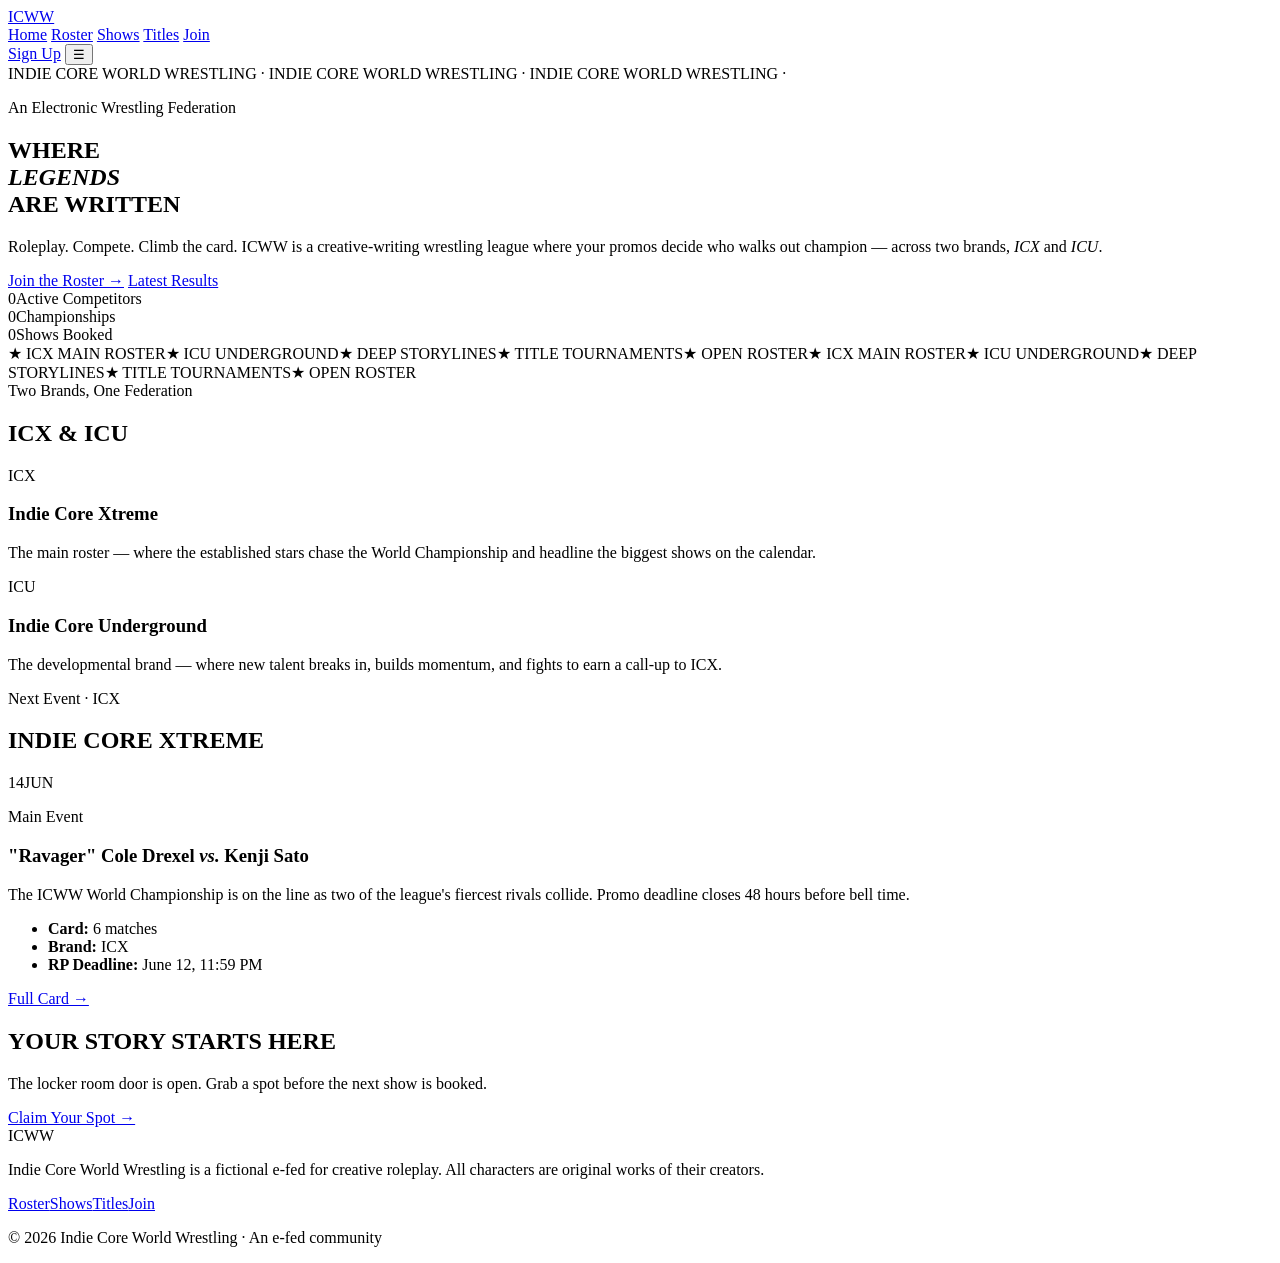
==== index.html @ 569d4c27 "Add files via upload" ====
<!DOCTYPE html>
<html lang="en">
<head>
<meta charset="UTF-8">
<meta name="viewport" content="width=device-width, initial-scale=1.0">
<title>INDIE CORE WORLD WRESTLING — Home</title>
<link rel="preconnect" href="https://fonts.googleapis.com">
<link rel="preconnect" href="https://fonts.gstatic.com" crossorigin>
<link href="https://fonts.googleapis.com/css2?family=Anton&family=Oswald:wght@300;400;500;600;700&family=Barlow+Condensed:wght@400;500;600&display=swap" rel="stylesheet">
<link rel="stylesheet" href="styles.css">
</head>
<body>
<div class="grain"></div>

<!-- NAV -->
<header class="nav">
  <a href="index.html" class="logo">IC<span>WW</span></a>
  <nav class="nav-links">
    <a href="index.html" class="active">Home</a>
    <a href="roster.html">Roster</a>
    <a href="shows.html">Shows</a>
    <a href="titles.html">Titles</a>
    <a href="join.html">Join</a>
  </nav>
  <a href="join.html" class="nav-cta">Sign Up</a>
  <button class="burger" aria-label="Menu" onclick="document.querySelector('.nav-links').classList.toggle('open')">&#9776;</button>
</header>

<!-- HERO -->
<section class="hero">
  <div class="hero-bg"></div>
  <div class="hero-stripe">INDIE CORE WORLD WRESTLING &middot; INDIE CORE WORLD WRESTLING &middot; INDIE CORE WORLD WRESTLING &middot; </div>
  <div class="hero-inner">
    <p class="kicker">An Electronic Wrestling Federation</p>
    <h1 class="hero-title">WHERE<br><em>LEGENDS</em><br>ARE WRITTEN</h1>
    <p class="hero-sub">Roleplay. Compete. Climb the card. ICWW is a creative-writing wrestling league where your promos decide who walks out champion &mdash; across two brands, <em>ICX</em> and <em>ICU</em>.</p>
    <div class="hero-btns">
      <a href="join.html" class="btn btn-primary">Join the Roster &rarr;</a>
      <a href="shows.html" class="btn btn-ghost">Latest Results</a>
    </div>
  </div>
  <div class="hero-stats">
    <div class="stat"><span class="num" data-target="42">0</span><span class="lbl">Active Competitors</span></div>
    <div class="stat"><span class="num" data-target="6">0</span><span class="lbl">Championships</span></div>
    <div class="stat"><span class="num" data-target="128">0</span><span class="lbl">Shows Booked</span></div>
  </div>
</section>

<!-- MARQUEE -->
<div class="marquee">
  <div class="marquee-track">
    <span>&#9733; ICX MAIN ROSTER</span><span>&#9733; ICU UNDERGROUND</span><span>&#9733; DEEP STORYLINES</span><span>&#9733; TITLE TOURNAMENTS</span><span>&#9733; OPEN ROSTER</span><span>&#9733; ICX MAIN ROSTER</span><span>&#9733; ICU UNDERGROUND</span><span>&#9733; DEEP STORYLINES</span><span>&#9733; TITLE TOURNAMENTS</span><span>&#9733; OPEN ROSTER</span>
  </div>
</div>

<!-- BRANDS -->
<section class="features">
  <div class="section-head center">
    <span class="eyebrow">Two Brands, One Federation</span>
    <h2>ICX <span>&amp;</span> ICU</h2>
  </div>
  <div class="feature-grid">
    <div class="feature">
      <div class="f-num">ICX</div>
      <h3>Indie Core Xtreme</h3>
      <p>The main roster &mdash; where the established stars chase the World Championship and headline the biggest shows on the calendar.</p>
    </div>
    <div class="feature">
      <div class="f-num">ICU</div>
      <h3>Indie Core Underground</h3>
      <p>The developmental brand &mdash; where new talent breaks in, builds momentum, and fights to earn a call-up to ICX.</p>
    </div>
  </div>
</section>

<!-- NEXT SHOW -->
<section class="next-show">
  <div class="section-head">
    <span class="eyebrow">Next Event &middot; ICX</span>
    <h2>INDIE CORE <span>XTREME</span></h2>
  </div>
  <div class="show-card-feature">
    <div class="show-poster">
      <div class="poster-date"><span class="d">14</span><span class="m">JUN</span></div>
      <div class="poster-glow"></div>
    </div>
    <div class="show-info">
      <p class="show-tag">Main Event</p>
      <h3>"Ravager" Cole Drexel <em>vs.</em> Kenji Sato</h3>
      <p class="show-desc">The ICWW World Championship is on the line as two of the league's fiercest rivals collide. Promo deadline closes 48 hours before bell time.</p>
      <ul class="show-meta">
        <li><strong>Card:</strong> 6 matches</li>
        <li><strong>Brand:</strong> ICX</li>
        <li><strong>RP Deadline:</strong> June 12, 11:59 PM</li>
      </ul>
      <a href="shows.html" class="btn btn-primary btn-sm">Full Card &rarr;</a>
    </div>
  </div>
</section>

<!-- CTA -->
<section class="cta">
  <div class="cta-inner">
    <h2>YOUR STORY STARTS <span>HERE</span></h2>
    <p>The locker room door is open. Grab a spot before the next show is booked.</p>
    <a href="join.html" class="btn btn-primary">Claim Your Spot &rarr;</a>
  </div>
</section>

<footer class="footer">
  <div class="footer-logo">IC<span>WW</span></div>
  <p>Indie Core World Wrestling is a fictional e-fed for creative roleplay. All characters are original works of their creators.</p>
  <div class="footer-links">
    <a href="roster.html">Roster</a><a href="shows.html">Shows</a><a href="titles.html">Titles</a><a href="join.html">Join</a>
  </div>
  <p class="copyright">&copy; 2026 Indie Core World Wrestling &middot; An e-fed community</p>
</footer>

<script src="script.js"></script>
</body>
</html>
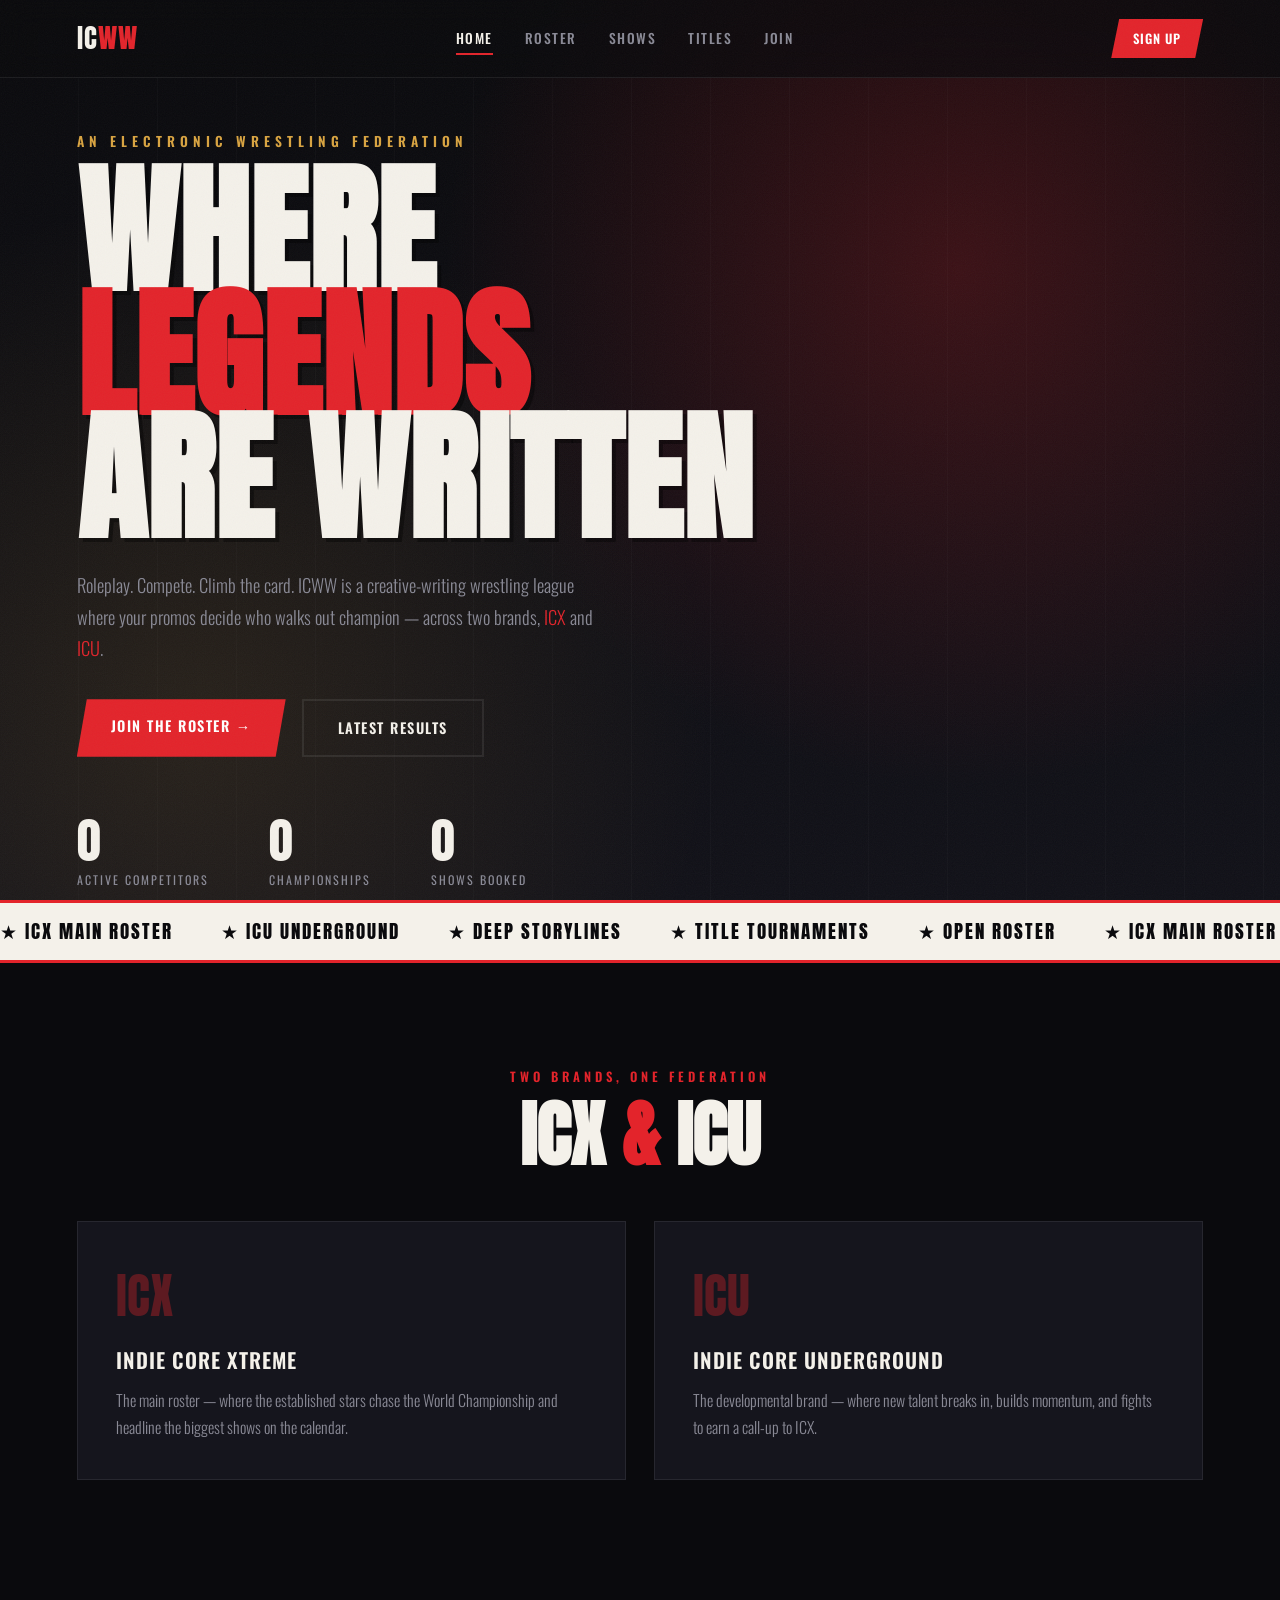
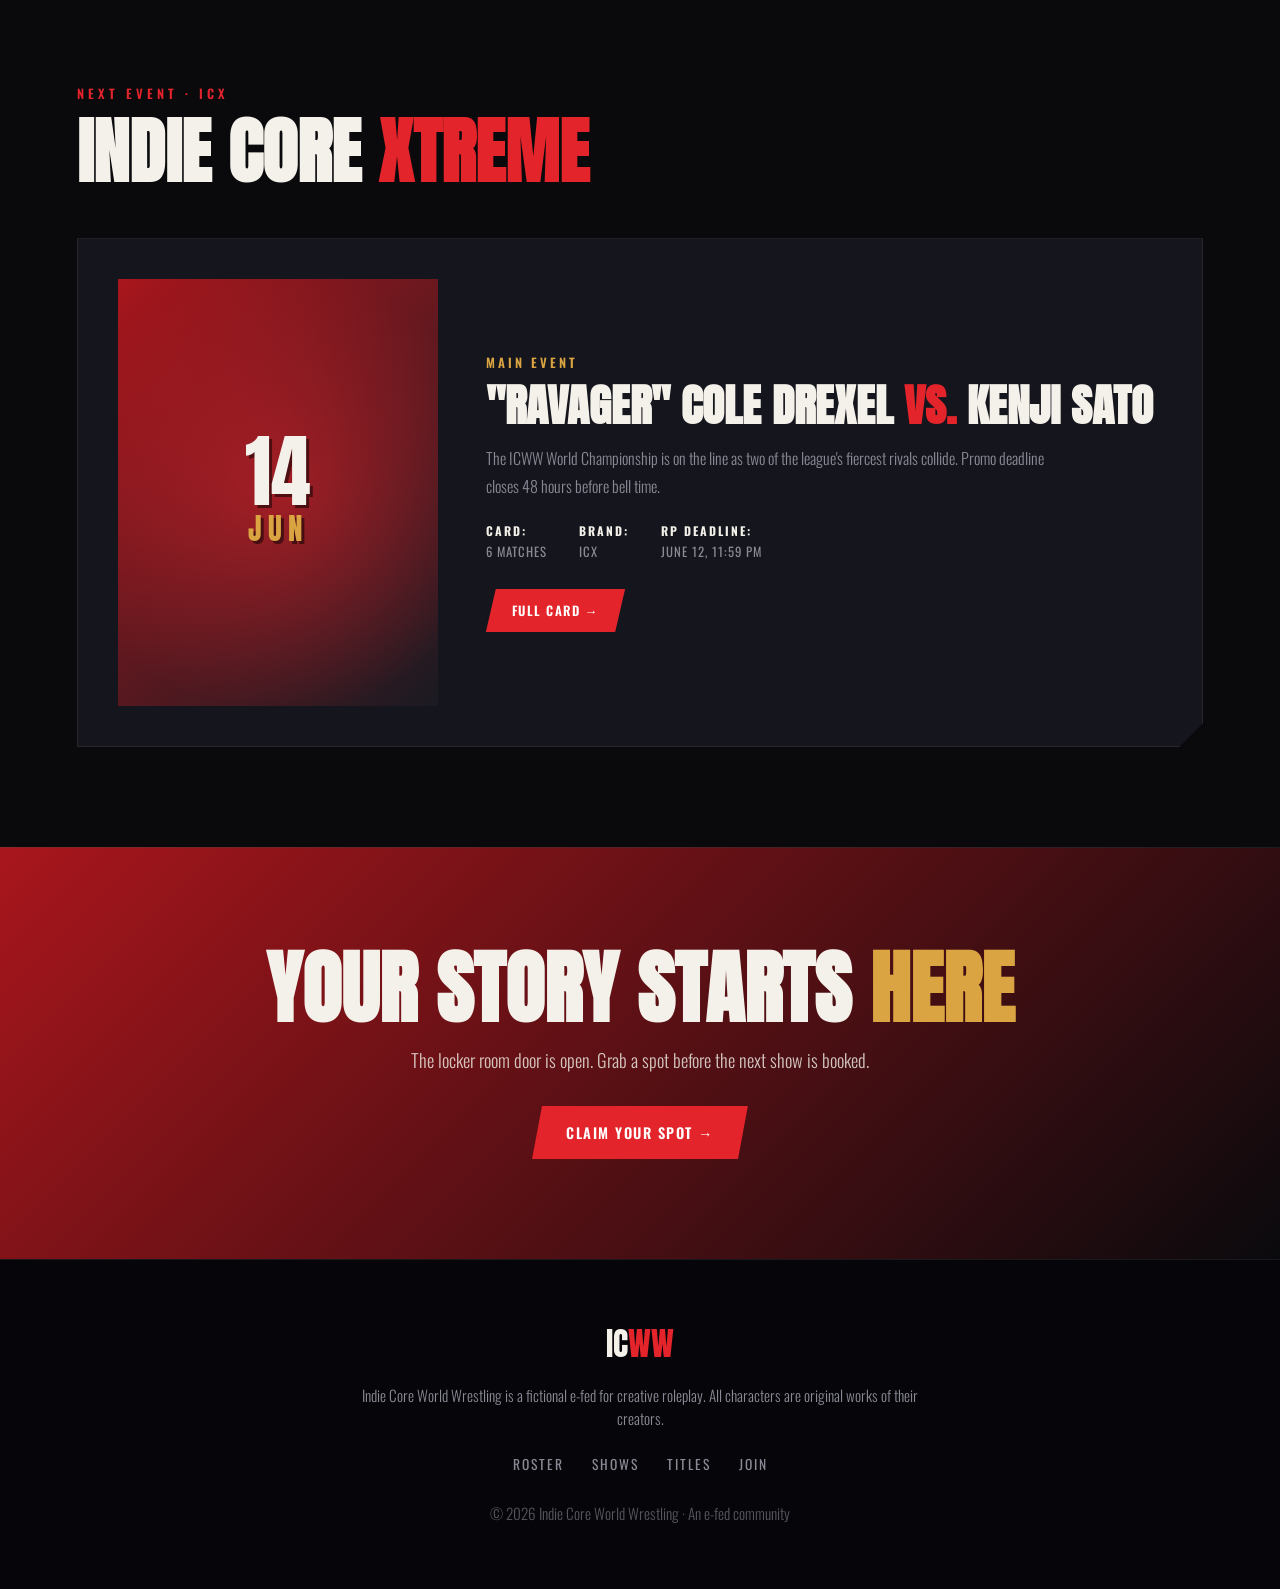
==== commit 42ab0e2f: "Update index.html" ====
--- a/index.html
+++ b/index.html
@@ -29,7 +29,6 @@
 <!-- HERO -->
 <section class="hero">
   <div class="hero-bg"></div>
-  <div class="hero-stripe">INDIE CORE WORLD WRESTLING &middot; INDIE CORE WORLD WRESTLING &middot; INDIE CORE WORLD WRESTLING &middot; </div>
   <div class="hero-inner">
     <p class="kicker">An Electronic Wrestling Federation</p>
     <h1 class="hero-title">WHERE<br><em>LEGENDS</em><br>ARE WRITTEN</h1>
--- a/styles.css
+++ b/styles.css
@@ -0,0 +1,250 @@
+:root{
+  --bg:#0a0a0d;
+  --bg2:#111118;
+  --ink:#f4f1ea;
+  --muted:#8a8a96;
+  --red:#e3242b;
+  --red-dk:#a8161c;
+  --gold:#d9a441;
+  --line:rgba(255,255,255,.08);
+  --card:#15151d;
+}
+*{margin:0;padding:0;box-sizing:border-box}
+html{scroll-behavior:smooth}
+body{
+  background:var(--bg);
+  color:var(--ink);
+  font-family:'Oswald',sans-serif;
+  overflow-x:hidden;
+  line-height:1.5;
+}
+a{color:inherit;text-decoration:none}
+em{font-style:normal;color:var(--red)}
+
+/* grain texture */
+.grain{
+  position:fixed;inset:0;z-index:9999;pointer-events:none;opacity:.04;
+  background-image:url("data:image/svg+xml,%3Csvg xmlns='http://www.w3.org/2000/svg' width='200' height='200'%3E%3Cfilter id='n'%3E%3CfeTurbulence type='fractalNoise' baseFrequency='.9' numOctaves='4'/%3E%3C/filter%3E%3Crect width='100%25' height='100%25' filter='url(%23n)'/%3E%3C/svg%3E");
+}
+
+/* NAV */
+.nav{
+  position:fixed;top:0;left:0;right:0;z-index:100;
+  display:flex;align-items:center;justify-content:space-between;
+  padding:18px 6vw;
+  background:rgba(10,10,13,.7);backdrop-filter:blur(14px);
+  border-bottom:1px solid var(--line);
+}
+.logo{font-family:'Anton',sans-serif;font-size:1.7rem;letter-spacing:1px}
+.logo span{color:var(--red)}
+.nav-links{display:flex;gap:32px;text-transform:uppercase;font-weight:500;letter-spacing:1.5px;font-size:.85rem}
+.nav-links a{color:var(--muted);transition:color .2s;position:relative;padding:4px 0}
+.nav-links a:hover,.nav-links a.active{color:var(--ink)}
+.nav-links a.active::after{content:"";position:absolute;left:0;bottom:-2px;width:100%;height:2px;background:var(--red)}
+.nav-cta{
+  background:var(--red);color:#fff;padding:10px 22px;font-weight:600;
+  text-transform:uppercase;letter-spacing:1px;font-size:.8rem;
+  clip-path:polygon(8px 0,100% 0,calc(100% - 8px) 100%,0 100%);
+  transition:background .2s;
+}
+.nav-cta:hover{background:var(--red-dk)}
+.burger{display:none;background:none;border:none;color:var(--ink);font-size:1.5rem;cursor:pointer}
+
+/* HERO */
+.hero{position:relative;min-height:100vh;display:flex;flex-direction:column;justify-content:center;padding:120px 6vw 0;overflow:hidden}
+.hero-bg{
+  position:absolute;inset:0;z-index:0;
+  background:
+    radial-gradient(circle at 75% 30%,rgba(227,36,43,.22),transparent 45%),
+    radial-gradient(circle at 15% 80%,rgba(217,164,65,.12),transparent 40%),
+    linear-gradient(180deg,var(--bg),var(--bg2));
+}
+.hero-bg::after{
+  content:"";position:absolute;inset:0;
+  background-image:repeating-linear-gradient(90deg,transparent,transparent 78px,rgba(255,255,255,.02) 78px,rgba(255,255,255,.02) 79px);
+}
+.hero-stripe{
+  position:absolute;top:42%;left:-10%;width:120%;
+  transform:rotate(-4deg);
+  background:var(--red);color:#fff;
+  font-family:'Anton',sans-serif;font-size:1rem;letter-spacing:4px;
+  padding:6px 0;white-space:nowrap;opacity:.9;z-index:1;
+  overflow:hidden;
+}
+.hero-inner{position:relative;z-index:2;max-width:820px}
+.kicker{text-transform:uppercase;letter-spacing:5px;color:var(--gold);font-weight:600;font-size:.85rem;margin-bottom:18px}
+.hero-title{
+  font-family:'Anton',sans-serif;
+  font-size:clamp(3.5rem,11vw,9rem);
+  line-height:.88;letter-spacing:1px;text-transform:uppercase;
+  text-shadow:4px 4px 0 rgba(0,0,0,.4);
+}
+.hero-title em{display:inline-block}
+.hero-sub{max-width:520px;margin:28px 0 36px;color:var(--muted);font-size:1.15rem;font-weight:300;line-height:1.7}
+.hero-btns{display:flex;gap:16px;flex-wrap:wrap}
+.btn{
+  display:inline-block;text-transform:uppercase;letter-spacing:1.5px;font-weight:600;
+  padding:16px 34px;font-size:.9rem;transition:all .2s;cursor:pointer;border:none;
+  clip-path:polygon(10px 0,100% 0,calc(100% - 10px) 100%,0 100%);
+}
+.btn-sm{padding:12px 26px;font-size:.8rem}
+.btn-primary{background:var(--red);color:#fff}
+.btn-primary:hover{background:var(--red-dk);transform:translateY(-2px)}
+.btn-ghost{background:transparent;color:var(--ink);border:2px solid var(--line);clip-path:none}
+.btn-ghost:hover{border-color:var(--red);color:var(--red)}
+.hero-stats{position:relative;z-index:2;display:flex;gap:60px;margin-top:60px;flex-wrap:wrap}
+.stat{display:flex;flex-direction:column}
+.stat .num{font-family:'Anton',sans-serif;font-size:3rem;color:var(--ink);line-height:1}
+.stat .lbl{text-transform:uppercase;letter-spacing:2px;color:var(--muted);font-size:.75rem;margin-top:6px}
+
+/* MARQUEE */
+.marquee{background:var(--ink);color:var(--bg);overflow:hidden;padding:14px 0;border-top:3px solid var(--red);border-bottom:3px solid var(--red)}
+.marquee-track{display:flex;gap:48px;white-space:nowrap;animation:scroll 22s linear infinite;font-family:'Anton',sans-serif;font-size:1.2rem;letter-spacing:2px}
+.marquee-track span{flex-shrink:0}
+@keyframes scroll{to{transform:translateX(-50%)}}
+
+/* SECTION HEADS */
+section{padding:100px 6vw}
+.section-head{margin-bottom:50px}
+.section-head.center{text-align:center}
+.eyebrow{text-transform:uppercase;letter-spacing:4px;color:var(--red);font-weight:600;font-size:.8rem}
+.section-head h2{font-family:'Anton',sans-serif;font-size:clamp(2.4rem,6vw,4.5rem);text-transform:uppercase;line-height:1;margin-top:12px}
+.section-head h2 span{color:var(--red)}
+
+/* NEXT SHOW */
+.show-card-feature{display:grid;grid-template-columns:320px 1fr;gap:48px;align-items:center;background:var(--card);border:1px solid var(--line);padding:40px;clip-path:polygon(0 0,100% 0,100% calc(100% - 24px),calc(100% - 24px) 100%,0 100%)}
+.show-poster{position:relative;aspect-ratio:3/4;background:linear-gradient(135deg,var(--red-dk),#1a1a22);display:flex;align-items:center;justify-content:center;overflow:hidden}
+.poster-glow{position:absolute;width:140%;height:140%;background:radial-gradient(circle,rgba(227,36,43,.5),transparent 60%);animation:pulse 4s ease-in-out infinite}
+@keyframes pulse{50%{transform:scale(1.15);opacity:.7}}
+.poster-date{position:relative;z-index:2;text-align:center;font-family:'Anton',sans-serif;text-shadow:3px 3px 0 rgba(0,0,0,.5)}
+.poster-date .d{display:block;font-size:5rem;line-height:.9}
+.poster-date .m{display:block;font-size:1.8rem;letter-spacing:6px;color:var(--gold)}
+.show-tag{text-transform:uppercase;letter-spacing:3px;color:var(--gold);font-weight:600;font-size:.8rem}
+.show-info h3{font-family:'Anton',sans-serif;font-size:clamp(1.8rem,4vw,2.8rem);text-transform:uppercase;margin:10px 0 16px;line-height:1.05}
+.show-desc{color:var(--muted);font-weight:300;max-width:560px;margin-bottom:22px;line-height:1.7}
+.show-meta{list-style:none;display:flex;gap:32px;flex-wrap:wrap;margin-bottom:28px}
+.show-meta li{text-transform:uppercase;font-size:.8rem;letter-spacing:1px;color:var(--muted)}
+.show-meta strong{color:var(--ink);display:block;font-size:.75rem;letter-spacing:2px;margin-bottom:2px}
+
+/* FEATURES */
+.feature-grid{display:grid;grid-template-columns:repeat(auto-fit,minmax(280px,1fr));gap:28px}
+.feature{background:var(--card);border:1px solid var(--line);padding:38px;transition:all .25s;position:relative;overflow:hidden}
+.feature::before{content:"";position:absolute;top:0;left:0;width:4px;height:0;background:var(--red);transition:height .3s}
+.feature:hover{transform:translateY(-6px);border-color:rgba(227,36,43,.3)}
+.feature:hover::before{height:100%}
+.f-num{font-family:'Anton',sans-serif;font-size:3rem;color:var(--red);opacity:.35;margin-bottom:12px}
+.feature h3{font-family:'Oswald',sans-serif;font-weight:600;text-transform:uppercase;letter-spacing:1px;font-size:1.3rem;margin-bottom:12px}
+.feature p{color:var(--muted);font-weight:300;line-height:1.7}
+
+/* CTA */
+.cta{background:linear-gradient(135deg,var(--red-dk),#0a0a0d);text-align:center;border-top:1px solid var(--line)}
+.cta-inner h2{font-family:'Anton',sans-serif;font-size:clamp(2.5rem,7vw,5rem);text-transform:uppercase;line-height:1}
+.cta-inner h2 span{color:var(--gold)}
+.cta-inner p{color:rgba(244,241,234,.8);margin:18px 0 32px;font-size:1.15rem;font-weight:300}
+
+/* FOOTER */
+.footer{background:#06060a;text-align:center;padding:60px 6vw 40px;border-top:1px solid var(--line)}
+.footer-logo{font-family:'Anton',sans-serif;font-size:2rem;margin-bottom:16px}
+.footer-logo span{color:var(--red)}
+.footer p{color:var(--muted);font-weight:300;max-width:560px;margin:0 auto 24px;font-size:.95rem}
+.footer-links{display:flex;gap:28px;justify-content:center;margin-bottom:28px;text-transform:uppercase;letter-spacing:2px;font-size:.85rem}
+.footer-links a{color:var(--muted);transition:color .2s}
+.footer-links a:hover{color:var(--red)}
+.copyright{font-size:.8rem;opacity:.6}
+
+/* PAGE HEADER (sub pages) */
+.page-header{padding:160px 6vw 60px;position:relative;background:linear-gradient(180deg,var(--bg2),var(--bg));border-bottom:1px solid var(--line);overflow:hidden}
+.page-header::before{content:"";position:absolute;top:-20%;right:-5%;width:400px;height:400px;background:radial-gradient(circle,rgba(227,36,43,.18),transparent 65%)}
+.page-header .eyebrow{position:relative}
+.page-header h1{font-family:'Anton',sans-serif;font-size:clamp(3rem,9vw,6.5rem);text-transform:uppercase;line-height:.9;margin-top:12px;position:relative}
+.page-header h1 span{color:var(--red)}
+.page-header p{color:var(--muted);font-weight:300;max-width:560px;margin-top:18px;font-size:1.1rem;position:relative}
+
+/* ROSTER */
+.roster-grid{display:grid;grid-template-columns:repeat(auto-fill,minmax(260px,1fr));gap:24px;padding:70px 6vw}
+.wrestler{position:relative;background:var(--card);border:1px solid var(--line);overflow:hidden;transition:all .25s;clip-path:polygon(0 0,100% 0,100% calc(100% - 18px),calc(100% - 18px) 100%,0 100%)}
+.wrestler:hover{transform:translateY(-6px);border-color:rgba(227,36,43,.4)}
+.w-img{aspect-ratio:1/1;display:flex;align-items:center;justify-content:center;font-family:'Anton',sans-serif;font-size:4rem;color:rgba(255,255,255,.15);position:relative}
+.w-body{padding:22px}
+.w-name{font-family:'Anton',sans-serif;font-size:1.5rem;text-transform:uppercase;line-height:1}
+.w-tag{color:var(--gold);text-transform:uppercase;letter-spacing:2px;font-size:.75rem;margin:8px 0 12px}
+.w-stats{display:flex;gap:18px;font-size:.8rem;text-transform:uppercase;letter-spacing:1px;color:var(--muted)}
+.w-stats b{color:var(--ink);display:block}
+.w-badge{position:absolute;top:14px;right:14px;background:var(--gold);color:#000;font-weight:700;text-transform:uppercase;letter-spacing:1px;font-size:.65rem;padding:5px 10px;z-index:3}
+.w-face{background:linear-gradient(135deg,#1c2b4a,#0a0a0d)}
+.w-heel{background:linear-gradient(135deg,#3a1015,#0a0a0d)}
+.w-tweener{background:linear-gradient(135deg,#2a2438,#0a0a0d)}
+
+/* SHOWS */
+.shows-wrap{padding:70px 6vw;display:flex;flex-direction:column;gap:28px;max-width:1000px;margin:0 auto}
+.show-row{background:var(--card);border:1px solid var(--line);padding:32px;display:grid;grid-template-columns:90px 1fr auto;gap:28px;align-items:center;transition:all .2s}
+.show-row:hover{border-color:rgba(227,36,43,.3);transform:translateX(6px)}
+.sr-date{text-align:center;font-family:'Anton',sans-serif;border-right:1px solid var(--line);padding-right:18px}
+.sr-date .d{font-size:2.6rem;display:block;line-height:.9}
+.sr-date .m{color:var(--gold);letter-spacing:3px;font-size:.9rem}
+.sr-info h3{font-family:'Anton',sans-serif;font-size:1.6rem;text-transform:uppercase;line-height:1}
+.sr-info p{color:var(--muted);font-weight:300;margin-top:6px;font-size:.95rem}
+.sr-status{text-transform:uppercase;letter-spacing:2px;font-size:.75rem;font-weight:600;padding:8px 16px;border:1px solid var(--line)}
+.st-upcoming{color:var(--gold);border-color:rgba(217,164,65,.4)}
+.st-done{color:var(--muted)}
+.st-live{color:#fff;background:var(--red);border-color:var(--red);animation:blink 1.5s infinite}
+@keyframes blink{50%{opacity:.5}}
+
+/* TITLES */
+.titles-grid{display:grid;grid-template-columns:repeat(auto-fit,minmax(300px,1fr));gap:28px;padding:70px 6vw}
+.title-card{background:var(--card);border:1px solid var(--line);padding:36px;text-align:center;position:relative;overflow:hidden}
+.title-card::before{content:"";position:absolute;top:0;left:0;right:0;height:4px;background:linear-gradient(90deg,var(--gold),var(--red))}
+.belt{width:90px;height:90px;margin:0 auto 20px;border-radius:50%;background:radial-gradient(circle,var(--gold),#8a6420);display:flex;align-items:center;justify-content:center;font-size:2.4rem;box-shadow:0 0 30px rgba(217,164,65,.3)}
+.title-card h3{font-family:'Anton',sans-serif;font-size:1.6rem;text-transform:uppercase;line-height:1.05}
+.title-champ{color:var(--gold);text-transform:uppercase;letter-spacing:2px;font-size:.85rem;margin:14px 0 4px;font-weight:600}
+.title-since{color:var(--muted);font-size:.8rem;text-transform:uppercase;letter-spacing:1px}
+
+/* JOIN FORM */
+.join-wrap{max-width:720px;margin:0 auto;padding:70px 6vw}
+.form-group{margin-bottom:26px}
+.form-group label{display:block;text-transform:uppercase;letter-spacing:2px;font-size:.8rem;font-weight:600;margin-bottom:10px;color:var(--ink)}
+.form-group input,.form-group select,.form-group textarea{
+  width:100%;background:var(--card);border:1px solid var(--line);color:var(--ink);
+  padding:14px 16px;font-family:'Oswald',sans-serif;font-size:1rem;transition:border .2s;
+}
+.form-group input:focus,.form-group select:focus,.form-group textarea:focus{outline:none;border-color:var(--red)}
+.form-group textarea{resize:vertical;min-height:120px}
+.form-row{display:grid;grid-template-columns:1fr 1fr;gap:24px}
+.form-note{color:var(--muted);font-size:.85rem;font-weight:300;margin-top:6px}
+.form-success{background:rgba(217,164,65,.1);border:1px solid var(--gold);padding:20px;color:var(--gold);text-transform:uppercase;letter-spacing:1px;text-align:center;margin-top:20px;display:none}
+
+@media(max-width:820px){
+  .nav-links{position:fixed;top:62px;right:0;flex-direction:column;background:var(--bg2);padding:24px 32px;gap:18px;transform:translateX(110%);transition:transform .3s;border-left:1px solid var(--line);height:100vh}
+  .nav-links.open{transform:translateX(0)}
+  .burger{display:block}
+  .nav-cta{display:none}
+  .show-card-feature{grid-template-columns:1fr}
+  .show-poster{max-width:260px;margin:0 auto}
+  .show-row{grid-template-columns:70px 1fr;gap:18px}
+  .sr-status{grid-column:2}
+  .form-row{grid-template-columns:1fr}
+  .hero-stats{gap:32px}
+}
+
+/* BRAND DIVIDERS & TAGS (ICWW) */
+.brand-divider{
+  display:flex;align-items:center;gap:14px;
+  max-width:1400px;margin:50px auto 0;padding:0 6vw;
+  font-family:'Oswald',sans-serif;text-transform:uppercase;letter-spacing:2px;
+  font-size:.9rem;color:var(--muted);font-weight:500;
+}
+.brand-divider span{
+  font-family:'Anton',sans-serif;font-size:1.4rem;letter-spacing:1px;
+  color:#fff;background:var(--red);padding:4px 14px;letter-spacing:2px;
+  clip-path:polygon(6px 0,100% 0,calc(100% - 6px) 100%,0 100%);
+}
+.brand-divider.icu span{background:var(--gold);color:#000}
+
+.brand-tag{
+  display:inline-block;font-family:'Anton',sans-serif;font-size:.85rem;
+  letter-spacing:1px;padding:2px 9px;margin-right:8px;vertical-align:middle;
+  clip-path:polygon(5px 0,100% 0,calc(100% - 5px) 100%,0 100%);
+}
+.tag-icx{background:var(--red);color:#fff}
+.tag-icu{background:var(--gold);color:#000}
+.tag-ppv{background:#fff;color:#000}
